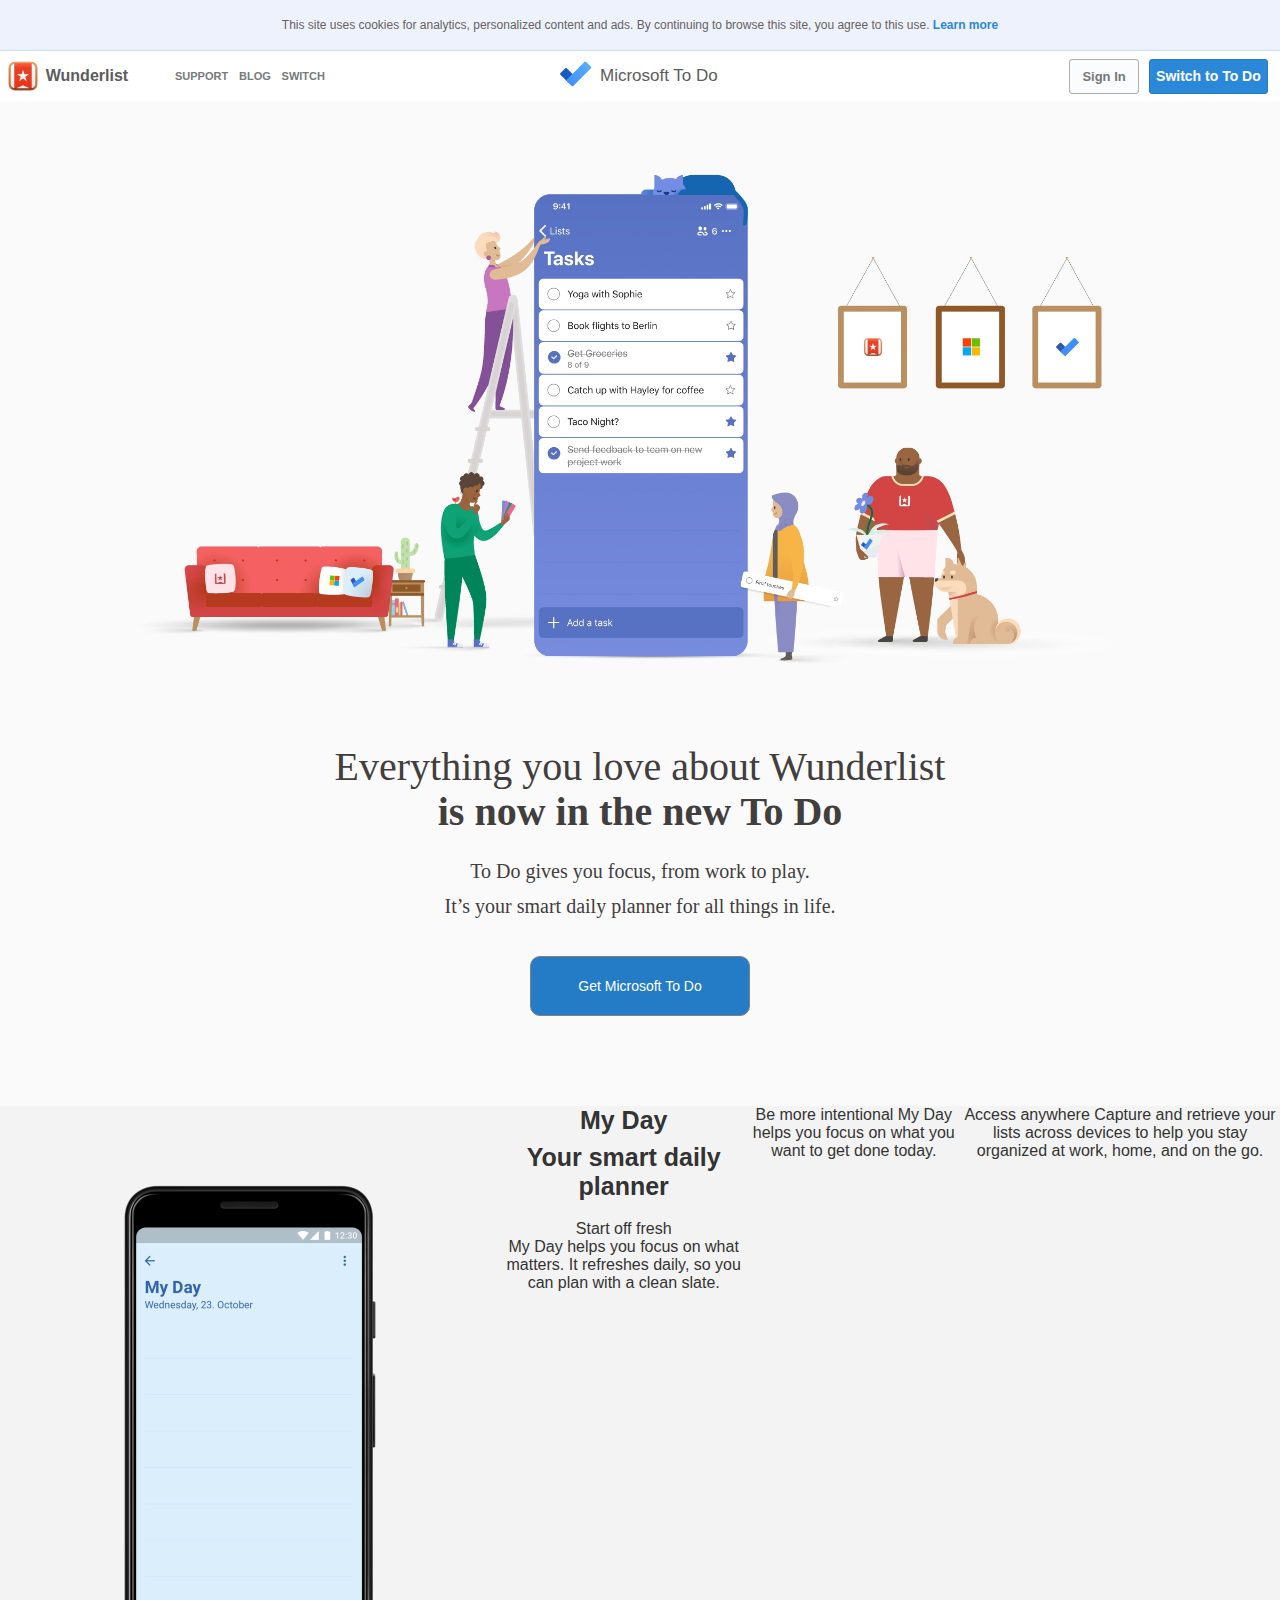
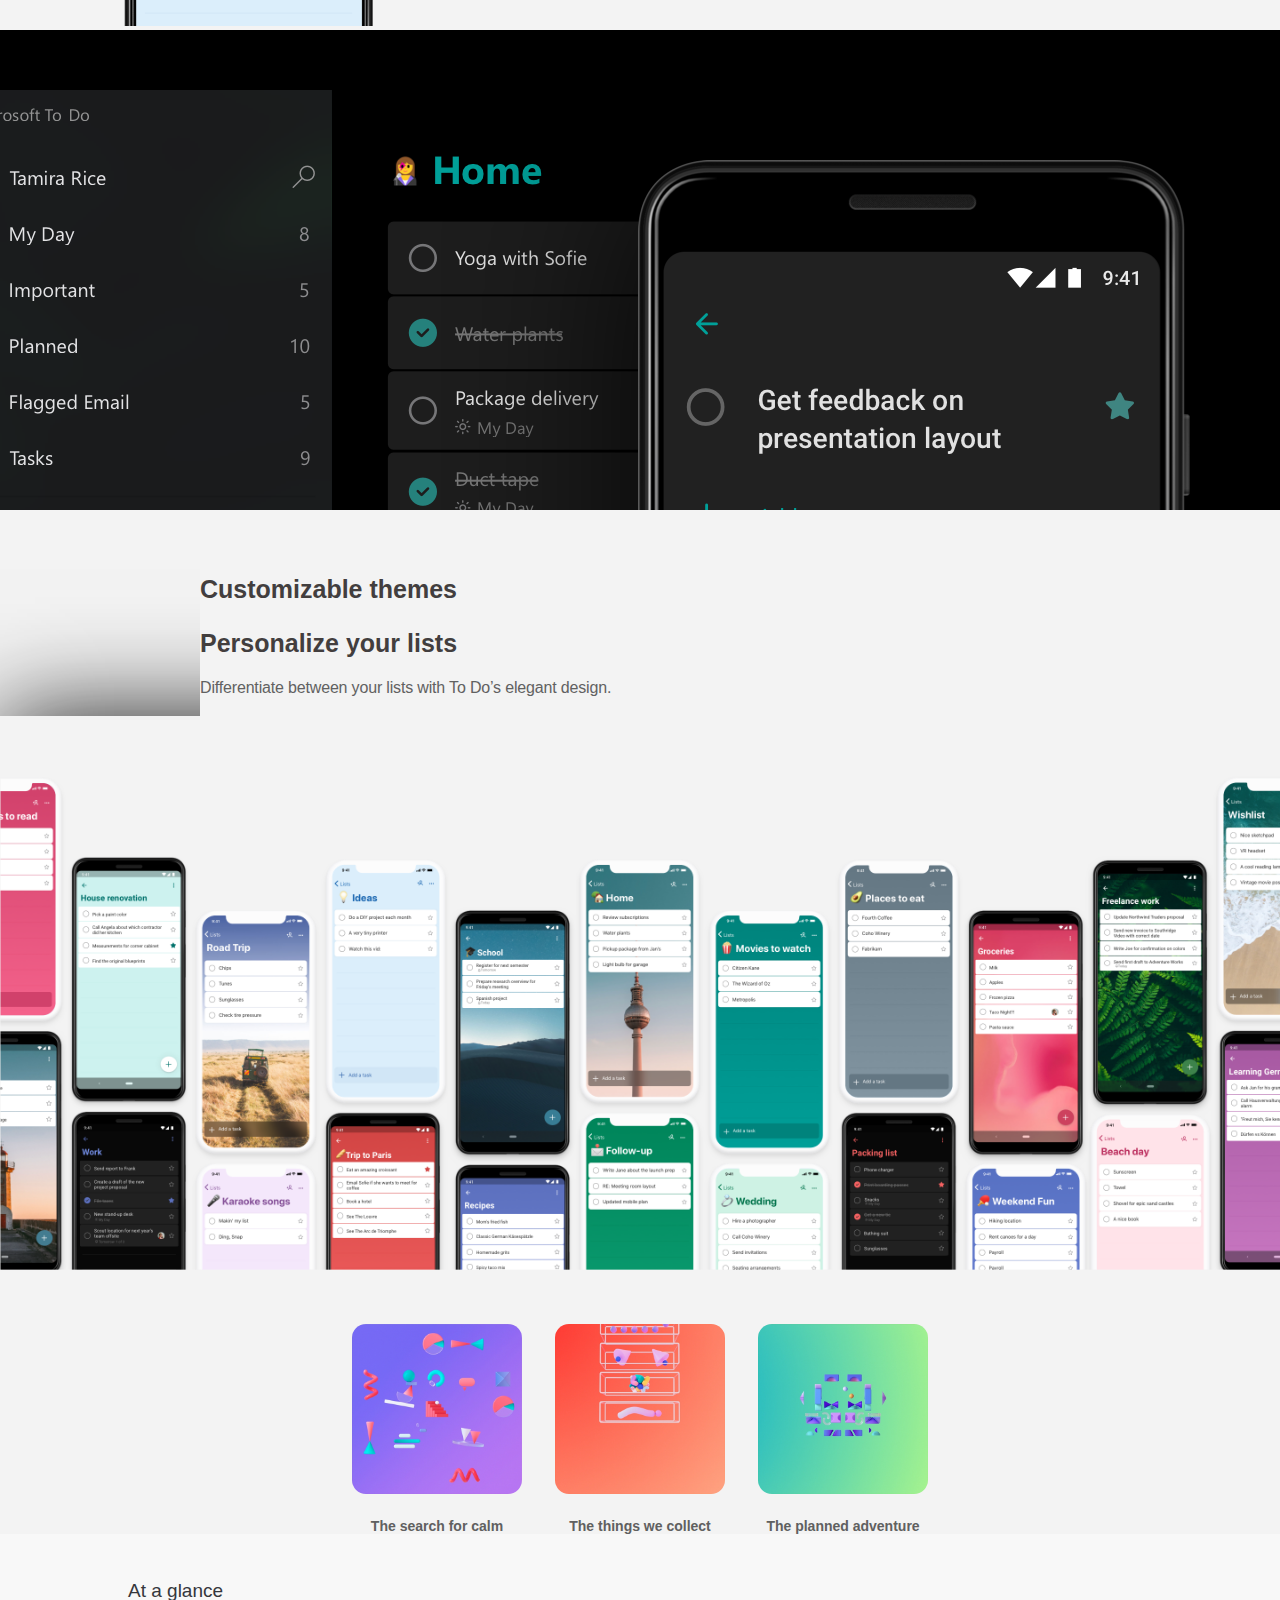
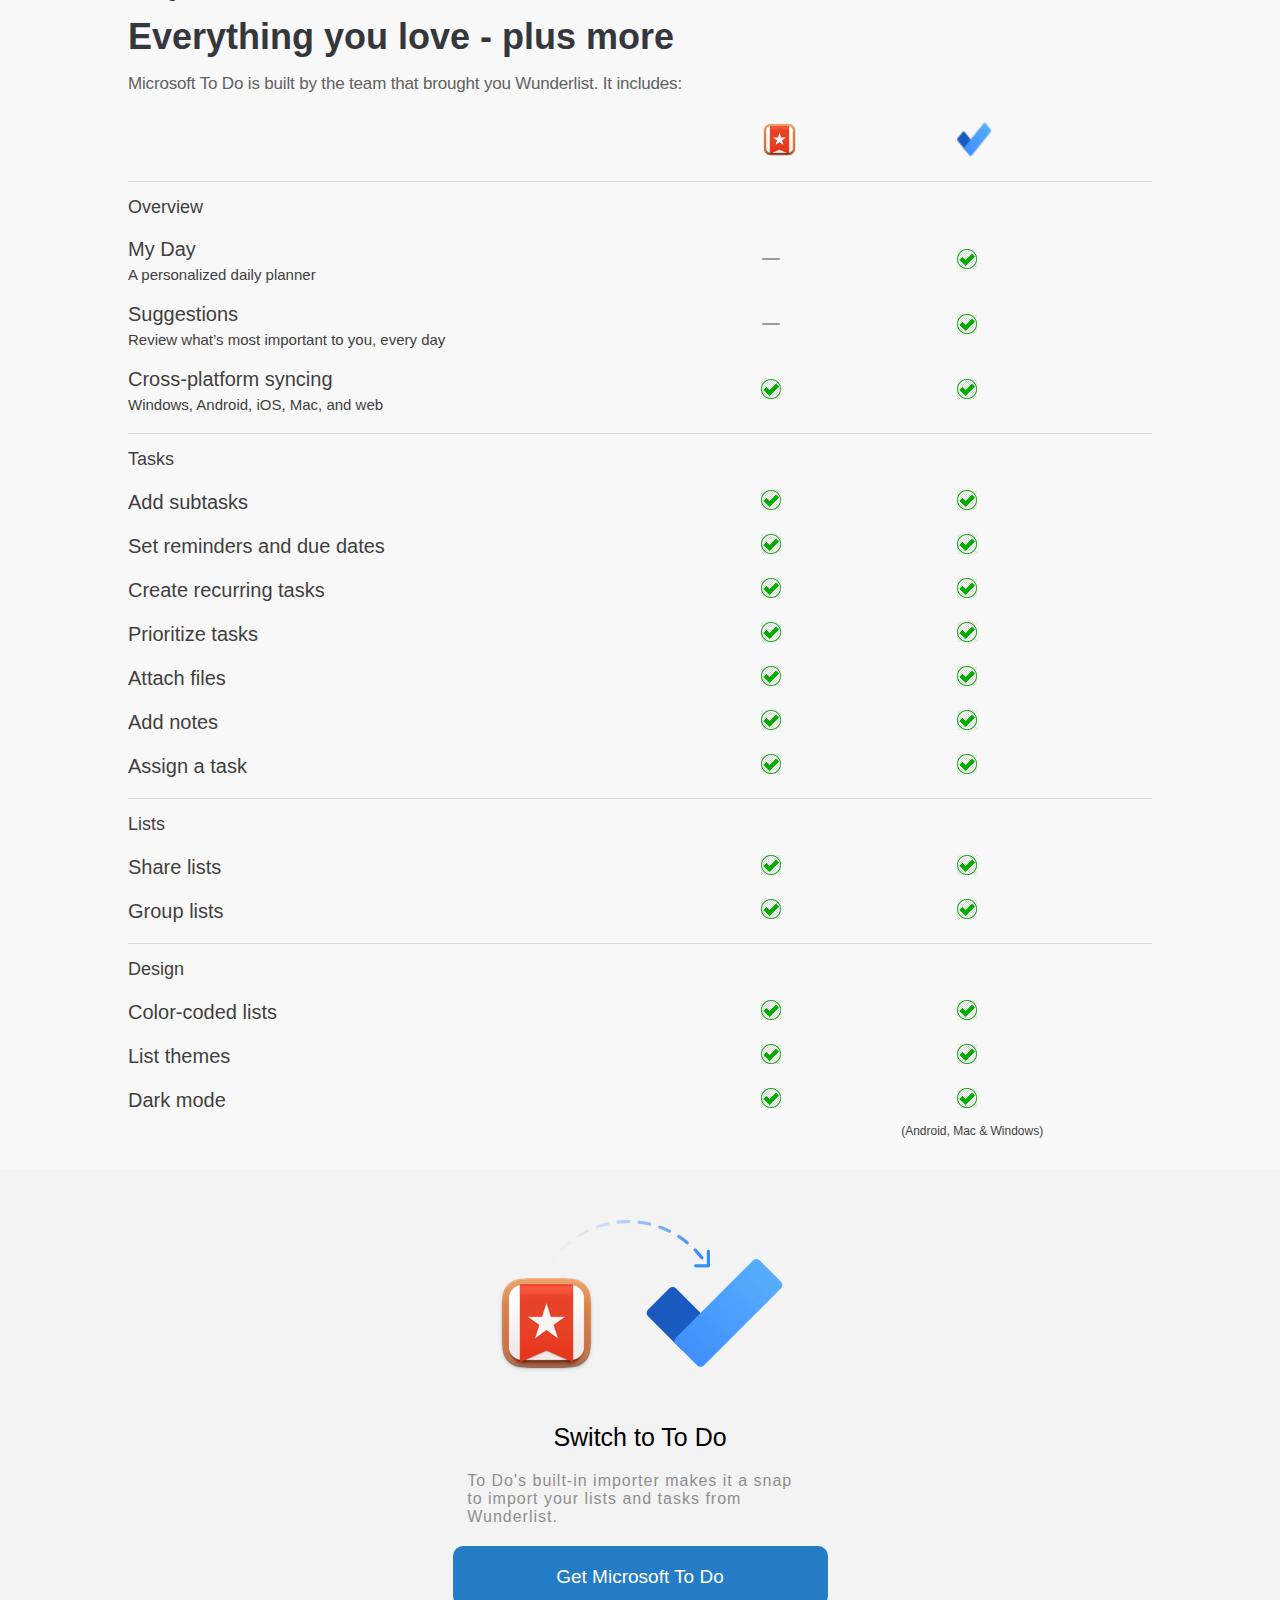
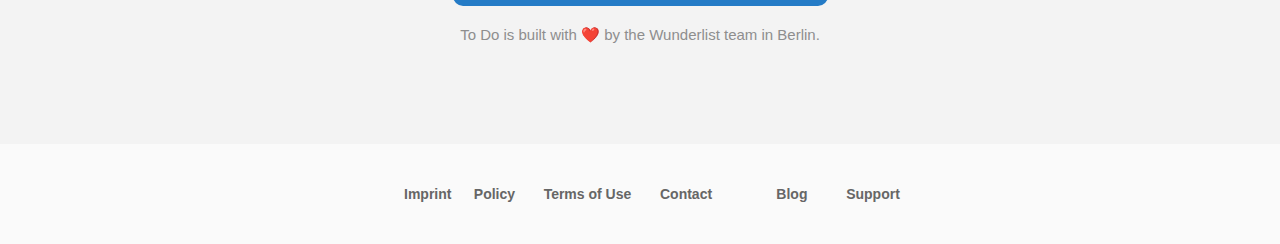
==== index.html @ a39b8985 "commited" ====
<!DOCTYPE html>
<html>

<head>
    <title>Wunderlist | To-do list, Reminders, Errands - App of the Year!: Wunderlist</title>
    <link rel="icon" href="./picso/Wunderlist_Logo.jpg" type="image/x-icon">
    <link href="style.css" rel="styleSheet">
</head>

<body>
    <div class="announcement">
        <div class="cookies-content">This site uses cookies for analytics, personalized content and ads. By continuing
            to browse this site,
            you agree to this use.
            <a href="http://wunderlist.com/privacy-policy">Learn more</a>
        </div>
    </div>
    <main class="websitemenubar">
        <div class="menu-bar">
            <img class="logo" src="./picso/Wunderlist_Logo.jpg">
            <a class="logo-link" href="file:///home/sriya/Wunderlist/index.html">Wunderlist</a>
        </div>
        <div class="list-wunderlist">
            <ul class="wunderlist-menu-link">
                <li class="menu-link" href="#">SUPPORT</li>
                <li class="menu-link" href="#">BLOG</li>
                <li class="menu-link" href="#">SWITCH</li>
            </ul>
        </div>
        <div class="mid-wunderlist">
            <a class="wunderlist-todo-logo" href="file:///home/sriya/Wunderlist/index.html">
        </div>
        <div class="todo-icon"><img src="./picso/index.png"></div>
        <div class="todo-wordmark">Microsoft To Do</div>
        </a>
        </div>
        <div class="end-wunderlist">
            <button class="signin" onclick="location.href = 'https://wunderlist-58324.firebaseapp.com/signin.html'">Sign In</button>
            <button class="switchtodo">Switch to To Do</button>
        </div>


    </main>
    <section class="headerSection">
        <img class="home-website-image" src="./picso/wunderlisthomewebsite.jpg">
        <p class="header-title">Everything you love about Wunderlist</p>
        <p id="type2" class="header-title">is now in the new To Do</p>
        <p class="header-subtitle">To Do gives you focus, from work to play.</p>
        <p class="header-subtitle" id="type3">It’s your smart daily planner for all things in life.</p>
        <button class="getmicrosofttodo">Get Microsoft To Do</button>
    </section>
    <section class="my-day-section">
        <div class="mydaysection">
            <div class="myday-image">
                <img src="./picso/homewebsite_myday.gif">
            </div>
            <div class="section-content-box">
                <div class="heading">My Day</div>
                <div class="title">Your smart daily planner</div>
                <div class="text"><span class="section-text">Start off fresh</span></div>
                <span class="text-box-desc">My Day helps you focus on what matters. It refreshes daily, so you can plan
                    with a clean slate.</span>
            </div>
            <div class="sec-text-box"><span class="section-textbox-title">Be more intentional</span>
                <span class="sec-text-desc">My Day helps you focus on what you want to get done today.</span>
            </div>
            <div class="sec-text-box">
                <span class="text-box-title">Access anywhere</span>
                <span class="text-desc">Capture and retrieve your lists across devices to help you stay organized at
                    work, home, and on the go.</span>
            </div>
        </div>
    </section>
    <section class="darkmodesection">
        <div class="dark-mode-content">
            <div class="text-content">
                <p class="heading">Dark mode</p>
                <p class="title">Turn down the lights</p>
                <p class="description">Now available on iOS, Android, Windows, and Mac.</p>
            </div>
            <div class="image-content">
                <img src="./picso/homewebsite_darkmode@2x.png">

            </div>
        </div>

    </section>
    <section class="theme-section">
        <div class="themesection">
            <div class="text-content">
                <p class="heading">Customizable themes</p>
                <p class="title">Personalize your lists</p>
                <p class="description">Differentiate between your lists with To Do’s elegant design.</p>
            </div>
            <div class="image-content">
                <img class="img" src="./picso/homewebsite_theme@2x.png">
            </div>
            <div class="video-content">
                <div class="video-image">
                    <a
                        src="https://www.youtube.com/watch?v=QnG1ENzQAG8&list=PLXPr7gfUMmKxRiq5RWgMqop-d8p8rh-2x&index=2">
                        <img class="videoimg" id="img1" src="./picso/homewebsite_video2.jpg">
                        <div class="video-title">The search for calm</div>
                    </a>
                    <a>
                        <img class="videoimg" id="img2" src="./picso/homewebsite_video3.jpg">
                        <div class="video-title">The things we collect</div>
                    </a>
                    <a>
                        <img class="videoimg" id="img3" src="./picso/homewebsite_video1.jpg">
                        <div class="video-title">The planned adventure</div>
                    </a>
                </div>

            </div>
        </div>
    </section>
    <section class="comparisionsection">
        <div class="comparision-section">
            <div class="comparision-intro">
                <h2 class="heading">At a glance</h2>
                <h3 class="title">Everything you love - plus more</h3>
                <p class="description">Microsoft To Do is built by the team that brought you Wunderlist. It includes:
                </p>
            </div>

            <div class="comparision-table">
                <div class="cell">
                    <div class="left-cell">

                    </div>
                    <div class="mid-cell">
                        <img class="logo-wunderlist" src="./picso/Wunderlist_Logo.jpg">
                    </div>
                    <div class="right-cell">
                        <img class="logo-todo" src="./picso/todo.png">
                    </div>
                </div>
            </div>

            <div class="separator"></div>
            <div class="cell-labels">
                <div class="label-heading">Overview</div>
            </div>
            <div class="row" id="r1">
                <div class="cell-label">
                    <div class="title">My Day</div>
                    <div class="subtitle">A personalized daily planner</div>
                </div>
                <div class="cell-icon" id="dashicon">
                    <img class="dash" src="./picso/dash.png">
                </div>
                <div class="cell-icon" id="tickicon">
                    <img class="tick" src="./picso/check-mark-computer-icons-clip-art-green-tick-thumbnail.jpg">
                </div>
            </div>
            <div class="row" id="r2">
                <div class="cell-label">
                    <div class="title">Suggestions</div>
                    <div class="subtitle">Review what’s most important to you, every day</div>
                </div>
                <div class="cell-icon" id="dashicon">
                    <img class="dash" src="./picso/dash.png">
                </div>
                <div class="cell-icon" id="tickicon">
                    <img class="tick" src="./picso/check-mark-computer-icons-clip-art-green-tick-thumbnail.jpg">
                </div>
            </div>
            <div class="row" id="r3">
                <div class="cell-label">
                    <div class="title">Cross-platform syncing</div>
                    <div class="subtitle">Windows, Android, iOS, Mac, and web</div>
                </div>
                <div class="cell-icon" id="tickicon">
                    <img class="dash" src="./picso/check-mark-computer-icons-clip-art-green-tick-thumbnail.jpg">
                </div>
                <div class="cell-icon" id="tickicon">
                    <img class="tick" src="./picso/check-mark-computer-icons-clip-art-green-tick-thumbnail.jpg">
                </div>
            </div>

            <div class="separator"></div>
            <div class="cell-labels">
                <div class="label-heading">Tasks</div>
            </div>
            <div class="row" id="r1">
                <div class="cell-label">
                    <div class="title">Add subtasks</div>
                </div>
                <div class="cell-icon" id="tickicon">
                    <img class="dash" src="./picso/check-mark-computer-icons-clip-art-green-tick-thumbnail.jpg">
                </div>
                <div class="cell-icon" id="tickicon">
                    <img class="tick" src="./picso/check-mark-computer-icons-clip-art-green-tick-thumbnail.jpg">
                </div>
            </div>
            <div class="row" id="r2">
                <div class="cell-label">
                    <div class="title">Set reminders and due dates</div>
                </div>
                <div class="cell-icon" id="tickicon">
                    <img class="dash" src="./picso/check-mark-computer-icons-clip-art-green-tick-thumbnail.jpg">
                </div>
                <div class="cell-icon" id="tickicon">
                    <img class="tick" src="./picso/check-mark-computer-icons-clip-art-green-tick-thumbnail.jpg">
                </div>
            </div>
            <div class="row" id="r3">
                <div class="cell-label">
                    <div class="title">Create recurring tasks</div>

                </div>
                <div class="cell-icon" id="tickicon">
                    <img class="dash" src="./picso/check-mark-computer-icons-clip-art-green-tick-thumbnail.jpg">
                </div>
                <div class="cell-icon" id="tickicon">
                    <img class="tick" src="./picso/check-mark-computer-icons-clip-art-green-tick-thumbnail.jpg">
                </div>
            </div>
            <div class="row" id="r3">
                <div class="cell-label">
                    <div class="title">Prioritize tasks</div>

                </div>
                <div class="cell-icon" id="tickicon">
                    <img class="dash" src="./picso/check-mark-computer-icons-clip-art-green-tick-thumbnail.jpg">
                </div>
                <div class="cell-icon" id="tickicon">
                    <img class="tick" src="./picso/check-mark-computer-icons-clip-art-green-tick-thumbnail.jpg">
                </div>
            </div>
            <div class="row" id="r3">
                <div class="cell-label">
                    <div class="title">Attach files</div>

                </div>
                <div class="cell-icon" id="tickicon">
                    <img class="dash" src="./picso/check-mark-computer-icons-clip-art-green-tick-thumbnail.jpg">
                </div>
                <div class="cell-icon" id="tickicon">
                    <img class="tick" src="./picso/check-mark-computer-icons-clip-art-green-tick-thumbnail.jpg">
                </div>
            </div>
            <div class="row" id="r3">
                <div class="cell-label">
                    <div class="title">Add notes</div>

                </div>
                <div class="cell-icon" id="tickicon">
                    <img class="dash" src="./picso/check-mark-computer-icons-clip-art-green-tick-thumbnail.jpg">
                </div>
                <div class="cell-icon" id="tickicon">
                    <img class="tick" src="./picso/check-mark-computer-icons-clip-art-green-tick-thumbnail.jpg">
                </div>
            </div>
            <div class="row" id="r3">
                <div class="cell-label">
                    <div class="title">Assign a task</div>

                </div>
                <div class="cell-icon" id="tickicon">
                    <img class="dash" src="./picso/check-mark-computer-icons-clip-art-green-tick-thumbnail.jpg">
                </div>
                <div class="cell-icon" id="tickicon">
                    <img class="tick" src="./picso/check-mark-computer-icons-clip-art-green-tick-thumbnail.jpg">
                </div>
            </div>
            <div class="separator"></div>
            <div class="cell-labels">
                <div class="label-heading">Lists</div>
            </div>
            <div class="row" id="r1">
                <div class="cell-label">
                    <div class="title">Share lists</div>
                </div>
                <div class="cell-icon" id="tickicon">
                    <img class="dash" src="./picso/check-mark-computer-icons-clip-art-green-tick-thumbnail.jpg">
                </div>
                <div class="cell-icon" id="tickicon">
                    <img class="tick" src="./picso/check-mark-computer-icons-clip-art-green-tick-thumbnail.jpg">
                </div>
            </div>
            <div class="row" id="r2">
                <div class="cell-label">
                    <div class="title">Group lists</div>
                </div>
                <div class="cell-icon" id="tickicon">
                    <img class="dash" src="./picso/check-mark-computer-icons-clip-art-green-tick-thumbnail.jpg">
                </div>
                <div class="cell-icon" id="tickicon">
                    <img class="tick" src="./picso/check-mark-computer-icons-clip-art-green-tick-thumbnail.jpg">
                </div>
            </div>
            <div class="separator"></div>
            <div class="cell-labels">
                <div class="label-heading">Design</div>
            </div>
            <div class="row" id="r1">
                <div class="cell-label">
                    <div class="title">Color-coded lists</div>
                </div>
                <div class="cell-icon" id="tickicon">
                    <img class="dash" src="./picso/check-mark-computer-icons-clip-art-green-tick-thumbnail.jpg">
                </div>
                <div class="cell-icon" id="tickicon">
                    <img class="tick" src="./picso/check-mark-computer-icons-clip-art-green-tick-thumbnail.jpg">
                </div>
            </div>
            <div class="row" id="r2">
                <div class="cell-label">
                    <div class="title">List themes</div>
                </div>
                <div class="cell-icon" id="tickicon">
                    <img class="dash" src="./picso/check-mark-computer-icons-clip-art-green-tick-thumbnail.jpg">
                </div>
                <div class="cell-icon" id="tickicon">
                    <img class="tick" src="./picso/check-mark-computer-icons-clip-art-green-tick-thumbnail.jpg">
                </div>
            </div>
            <div class="row" id="r2">
                <div class="cell-label">
                    <div class="title">Dark mode</div>
                </div>
                <div class="cell-icon" id="tickicon">
                    <img class="dash" src="./picso/check-mark-computer-icons-clip-art-green-tick-thumbnail.jpg">
                </div>
                <div class="cell-icon" id="tickicon">
                    <img class="tick" src="./picso/check-mark-computer-icons-clip-art-green-tick-thumbnail.jpg">
                </div>

            </div>

            <div class="row">
                <div class="cell-label">
                    <div class="title"></div>
                </div>
                <div class="cell-icon" id="tickicon">
                    <img class="dash" src="">
                </div>
                <div class="cell-icon" id="texticon">
                    <p>(Android, Mac & Windows)</p>
                </div>

            </div>
        </div>
    </section>
    <section class="switchTosection">
        <div class="transition">
            <img class="switchtodoimg" src="./picso/transition.png">
            <div class="transition-title">Switch to To Do</div>
            <div class="transition-subtitle">To Do's built-in importer makes it a snap to import your lists and tasks
                from Wunderlist.</div>
            <a type = "button"class="button" href="#">Get Microsoft To Do</a>
            <div class="transition-teammessage">To Do is built with ❤️ by the Wunderlist team in Berlin.</div>
        </div>

    </section>
    <div class = "footer-center">
        <ul class = "footerlist">
            <li id = "fl1" class = "fla"><a class= "footerlink" href = "#">Imprint</a></li>
            <li id = "fl2" class = "fla"><a class= "footerlink" href = "#">Policy</a></li>
            <li id = "fl3" class = "fla"><a class= "footerlink" href = "#">Terms of Use</a></li>
            <li id = "fl4" class = "fla"><a class= "footerlink" href = "#">Contact</a></li>
            <li id = "fl5" class = "fla"><a class= "footerlink" href = "#">Blog</a></li>
            <li id = "fl6" class = "fla"><a class= "footerlink" href = "#">Support</a></li>
        </ul>
    </div>

    </body>

</html>
---- style.css ----
/* body {
    background: #fff;
    font-family: 'Segoe', 'Arial', 'sans-serif';
    min-width: initial;
    background-color: #f3f3f3;
    overflow-x: hidden;
    font-weight: 400;
}
a {
    font-weight: bold;
    color: #2b88d9;

}
.websitemenubar a {
    font-weight: bold;
    text-decoration: none;
    color: rgb(92, 92, 92);
    font-size: 18px;
    padding-top: 13px;
    padding-left: 0px;
    position: absolute;

}
.announcement {
    background: #edf2fc;
    min-height: 30px;
    border-bottom: 1px solid rgba(36, 123, 198, 0.15);
    font-size: 12px;
    display: flex;
    justify-content: center;
    align-items: center;
    
    font-family: "Lato", "Helvetica Neue", "Helvetica", sans-serif;
    color:rgb(102, 98, 98);
}
.wunderlist-todo-logo{
    left: 500px;
    font-size: 18px !important;
    position: relative !important;
}
.signin{
    display:flex;

}

.todo-icon ,.todo-wordmark{
    display:inline-block;
}
.todo-wordmark{
    height:100%;
    vertical-align: middle;
}


.cookies {
    height: 80px;
}

.menu-bar {
    z-index: 9999;
    position: relative;
    height: 50px;
    overflow: hidden;
    background: #fff;
    box-shadow: 0 1px 0 #ededed;
    -moz-user-select: none;
   

}


.logo {
    display: inline-block;
    height: 30px;
    width: 30px;

    left: 0;
    top: 0;
    margin: 0;
    padding-right: 10px;
    padding-top: 10px;

padding-left: 10px;

}




.wunderlist-menu-link{
    position: absolute;
line-height: 12px;
padding: 0;
margin: 0;
margin: 0;
left: 113px;
list-style: none;
overflow: hidden;
top:18px;
display: flex;
justify-content: center;
align-items: center;
font-size:11px;
color:rgb(132, 132, 132);   

}
.menu-link{
    padding-left:15px;
    padding-bottom: 10px;
} */
body {
    background: #fff;
    font-family: 'Segoe', 'Arial', 'sans-serif';
    min-width: initial;
    background-color: #f3f3f3;
    overflow-x: hidden;
    font-weight: 400;
    color: #423e3e;
    margin: 0px;
}

a {
    font-weight: bold;
    color: #2b88d9;
    text-decoration: none;
}

.announcement {
    background: #edf2fc;
    min-height: 30px;
    border-bottom: 1px solid rgba(36, 123, 198, 0.15);
    font-size: 12px;
    -moz-box-flex: 1;
    display: flex;
    align-items: center;
    justify-content: center;
    padding: 10px;
    font-family: "Lato", "Helvetica Neue", "Helvetica", sans-serif;
    color: rgb(102, 98, 98);
}

.websitemenubar {
    display: flex;
    background: #fff;
    height: 50px;
    align-items: center;
}

.menu-bar {
    z-index: 9999;
    position: relative;
    display: flex;
    overflow: hidden;
    align-items: center;
    -moz-user-select: none;
    width: 135px;
    justify-content: space-evenly;
}

.wunderlist-todo-logo {
    font-weight: 499;
    display: flex;
    color: rgb(92, 92, 92);
}

.logo {
    display: inline-block;
    height: 32px;
}

.logo-link {
    text-decoration: none;
    color: rgb(92, 92, 92);
}

.list-wunderlist {
    display: inline-block;
    width: 200px;
}

.todo-wordmark {
    display: flex;
    justify-content: center;
    align-items: center;
    font-size: 17px;
    font-weight: 502;
}

.wunderlist-menu-link {
    position: relative;
    line-height: 12px;
    list-style: none;
    overflow: hidden;
    font-size: 11px;
    justify-content: space-between;
    display: flex;
    width: 150px;
    font-family: "Lato", "Helvetica Neue", "Helvetica", Sans-Serif;
    font-weight: 599;
    font-size: 11px;
    color: rgb(119, 123, 123);
}

.mid-wunderlist {
    width: 225px;
    display: flex;
    justify-content: center;
    align-items: center;
}

.end-wunderlist {
    width: 550px;
    display: flex;
    justify-content: flex-end;
    height: 35px;
    vertical-align: top;
    font-family: "Lato", "Helvetica Neue", "Helvetica", Sans-Serif;
}

.signin {
    font-size: 13px;
    background: #fbfcfd;
    color: #777;
    border: 1px solid #adadad;
    margin-right: 10px;
    border-radius: 3px;
    font-weight: 599;
    width: 70px;
}

.switchtodo {
    background-color: #2b88d9;
    color: #fff;
    text-decoration: none;
    font-size: 14px;
    font-weight: bold;

    border: 1px solid #247bc6;
    border-radius: 3px;
}

.headerSection {
    background-color: #fafafa;
    font-family: "Lato";
    padding: 40px 130px;
}

.home-website-image {
    /* width: 1296px;
    background-color: rgb(243, 243, 243);
    display: flex;
    justify-content: center; */
    margin: 0px;
    padding: 0px;
    box-sizing: border-box;
    max-width: 80vw;
}

.header-title {
    padding: 0px;
    margin: 0px;
    font-size: 40px;
    font-weight: 300;
    line-height: 5.7rem;
    text-align: center;
    box-sizing: border-box;
    font-family: "Lato";

    color: rgb(66, 62, 62);
}

#type2 {
    font-weight: bold;
    margin-bottom: 1.5rem;
    line-height: 0;
}

.header-subtitle {
    font-weight: 400;
    color: #423e3e;
    font-size: 20px;
    line-height: 70px;
    text-align: center;
    margin: 0px;
}

#type3 {
    line-height: 0px;
}

.getmicrosofttodo {
    background-color: #247bc6;
    min-height: 60px;
    color: #fff !important;
    font-size: 14px;
    text-align: center;
    cursor: pointer;
    display: flex;
    justify-content: center;
    align-items: center;
    flex-direction: row;
    margin: 50px auto;
    border-radius: 10px;
    border: 1px solid gray;
    width: 220px;

}

.my-day-section {
    justify-content: center;
    color: #333;
    background-color: #f3f3f3;
    text-align: center;
    display: flex;
    width: 100vw;
}

.mydaysection {
    display: flex;
    max-width: 1600px;
}

.darkmodesection {
    color: #fff;
    padding: 0;
    background-image: url("//d2hkcehpyog59.cloudfront.net/7550da0002f29880c7127f8b8c5afbea46351d51/homewebsite_darkmode_bg.png");
    background-color: #000;
    background-repeat: no-repeat;
    height: 480px;
    max-width: 100vw;
    overflow-x: hidden;
    display: flex;
    justify-content: center;
}

.dark-mode-content {
    max-width: 1600px;
    color: #fff;
    text-align: center;
    font-family: 'Segoe', 'Arial', 'sans-serif';
    display: flex;
}

.themesection .text-content {
    margin-top: 40px;
    margin-left: 200px;
    min-width: 250px;
    -moz-box-flex: 1;
    flex: 1 1 auto;
    padding-right: 40px;
    overflow: hidden;
    position: relative;
    display: block;
    text-align: left;
    background-color: rgb(243, 243, 243);
}

.heading {
    font-size: 2rem;
    font-weight: 600;
    margin-bottom: 8px;
}

.title {
    margin-bottom: 1.2rem;
}

.description {
    font-size: 18px;
    line-height: 1.39;
    letter-spacing: -.17px;
    color: #c0c0c0;
}

.image-content {
    width: 100%;
    padding-top: 60px;
    -webkit-box-shadow: 0 2px 100px rgba(0, 0, 0, 0.9);
    box-shadow: 0 2px 100px rgba(0, 0, 0, 0.9);
}

.img {
    width: 100%;
}

.theme-section {
    display: flex;
    justify-content: center;
    background-color: rgb(243, 243, 243);
    margin-bottom: 20 px;
    width: 100%;
}

.themesection {
    max-width: 1600px;
    text-align: center;
}

.heading {
    font-size: 25px;
    font-weight: 600;
    margin-bottom: 8px;
}

.title {
    font-size: 25px;
    font-weight: bold;

}

.description {
    font-size: 16px;
    color: #616161;
}

.video-content {
    display: flex;
    justify-content: center;
    background-color: rgb(243, 243, 243);
    padding-top: 50px;
    width: 100%;

}

.video-image {
    width: 45%;
    display: flex;
    justify-content: space-between;
}

#img1 {
    border-radius: 14px;
    width: 170px;
    box-sizing: border-box;
}

#img2 {
    border-radius: 14px;
    width: 170px;
    box-sizing: border-box;
}

#img3 {
    border-radius: 14px;
    width: 170px;
    box-sizing: border-box;
}

.video-title {
    color: rgb(96, 96, 96);
    padding-top: 20px;
    font-weight: bold;
    text-align: center;
    font-size: 14px;
}

.comparisionsection {
    display: flex;
    width: 100%;
    background-color: rgb(248, 248, 248);
    padding-top: 30px;
    flex-direction: column;
    padding-bottom: 20px;
}

.comparision-section {
    width: 80%;
    padding-left: 10%;
}

.comparision-section .heading {
    font-size: 19px;
    font-weight: 501;
    margin-bottom: 14px;
}

.comparision-section .title {
    font-size: 36px;
    font-weight: bold;
    margin: 0px;


}

.comparision-section .description {
    font-size: 17px;
    margin-top: 14px;
}

.comparision-intro {
    color: #35373d;
}

.comparision-table {
    display: flex;
    width: 100%;
    justify-content: center;
    padding-top: 10px;
}

.cell {
    display: flex;
    flex-direction: row;
    width: 100%;
    justify-content: flex-end;

}

.left-cell {
    width: 65%;
}

.mid-cell {
    width: 20%;
}

.logo-wunderlist {
    width: 35px;
    height: 35px;
}

.logo-todo {
    width: 35px;
    height: 35px;
}

.right-cell {
    width: 20%;
}

.separator {
    height: 1px;
    background-color: #d8d8d8;
    margin-left: 0px;
    width: 100%;
    margin-top: 20px;
    margin-bottom: 15px;
}

.cell-lebels {
    display: flex;
    flex-direction: row;
}

.row {
    display: flex;
    width: 100%;
    align-items: center;
}

.cell-label {
    width: 120%;
}

.cell-label .title {
    font-size: 20px;
    font-weight: 400;
}

.cell-label .subtitle {
    font-size: 15px;
    margin-top: 5px;
}

.label-heading {
    font-size: 18px;
    font-weight: 509;
    margin-bottom: 10px;

}

.todo-icon {

    width: 40px;
}

.cell-icon {
    width: 37%;
}

.cell-icon #dashicon {
    width: 10%;
}

.cell-icon #tickicon {
    width: 10%;
}

.dash {
    width: 20px;
}

.tick {
    height: 20px;
}

#r1 {
    margin-top: 20px;
}

#r2 {
    margin-top: 20px
}

#r3 {
    margin-top: 20px
}

#texticon {
    font-size: 12px;
    text-align: center;
    width: 85%;
}
.switchTosection{
    margin-bottom: 100px;
}
.transition {
    display: flex;
    flex-direction: column;
    width: 100%;
    justify-content: center;
    align-items: center;
    padding-top: 50px;
}
.switchtodoimg{
    margin-bottom: 50px;
}
.transition-title{
    font-size: 25px;
    font-weight: 200;
    color: black;
    margin-bottom: 20px;
}
.transition-subtitle{
    width: 27%;
    letter-spacing: 1px;
    margin-bottom: 20px;
    color: #8e8e8e;
    font-size: 16px;
    font-weight: 500;
}
.button {
    font: 510 19px Arial;
    text-decoration: none;
    background-color: rgb(36, 123, 198);
    color: white;
    height: 40px;
    width: 375px;
    border-radius: 10px;
    text-align: center;
    padding-top: 20px;
    margin-bottom: 20px;
  }
 .transition-teammessage{

    font-size: 15px;
    color: #8e8e8e;
    font-weight: 500;

}
.footer-center {
    display:flex;
    justify-content: center;
    align-items: center;
    width:100%;
    background-color: #fafafa;
    height:100px;
       
}
.footerlist{
    display:flex;
    justify-content: space-between; 
    width:40%;
}
.fla{
    list-style: none;
}
#fl1{
    width:15%;
}
#fl2{
    width:15%;
}
#fl3{
    width:25%;
}
#fl4{
    width:25%;
}
#fl5{
    width:15%;
}
#fl6{
    width:15%;
}

.footerlink{
    color:#666;
  font-size:14px;
  font-weight: bold;
}
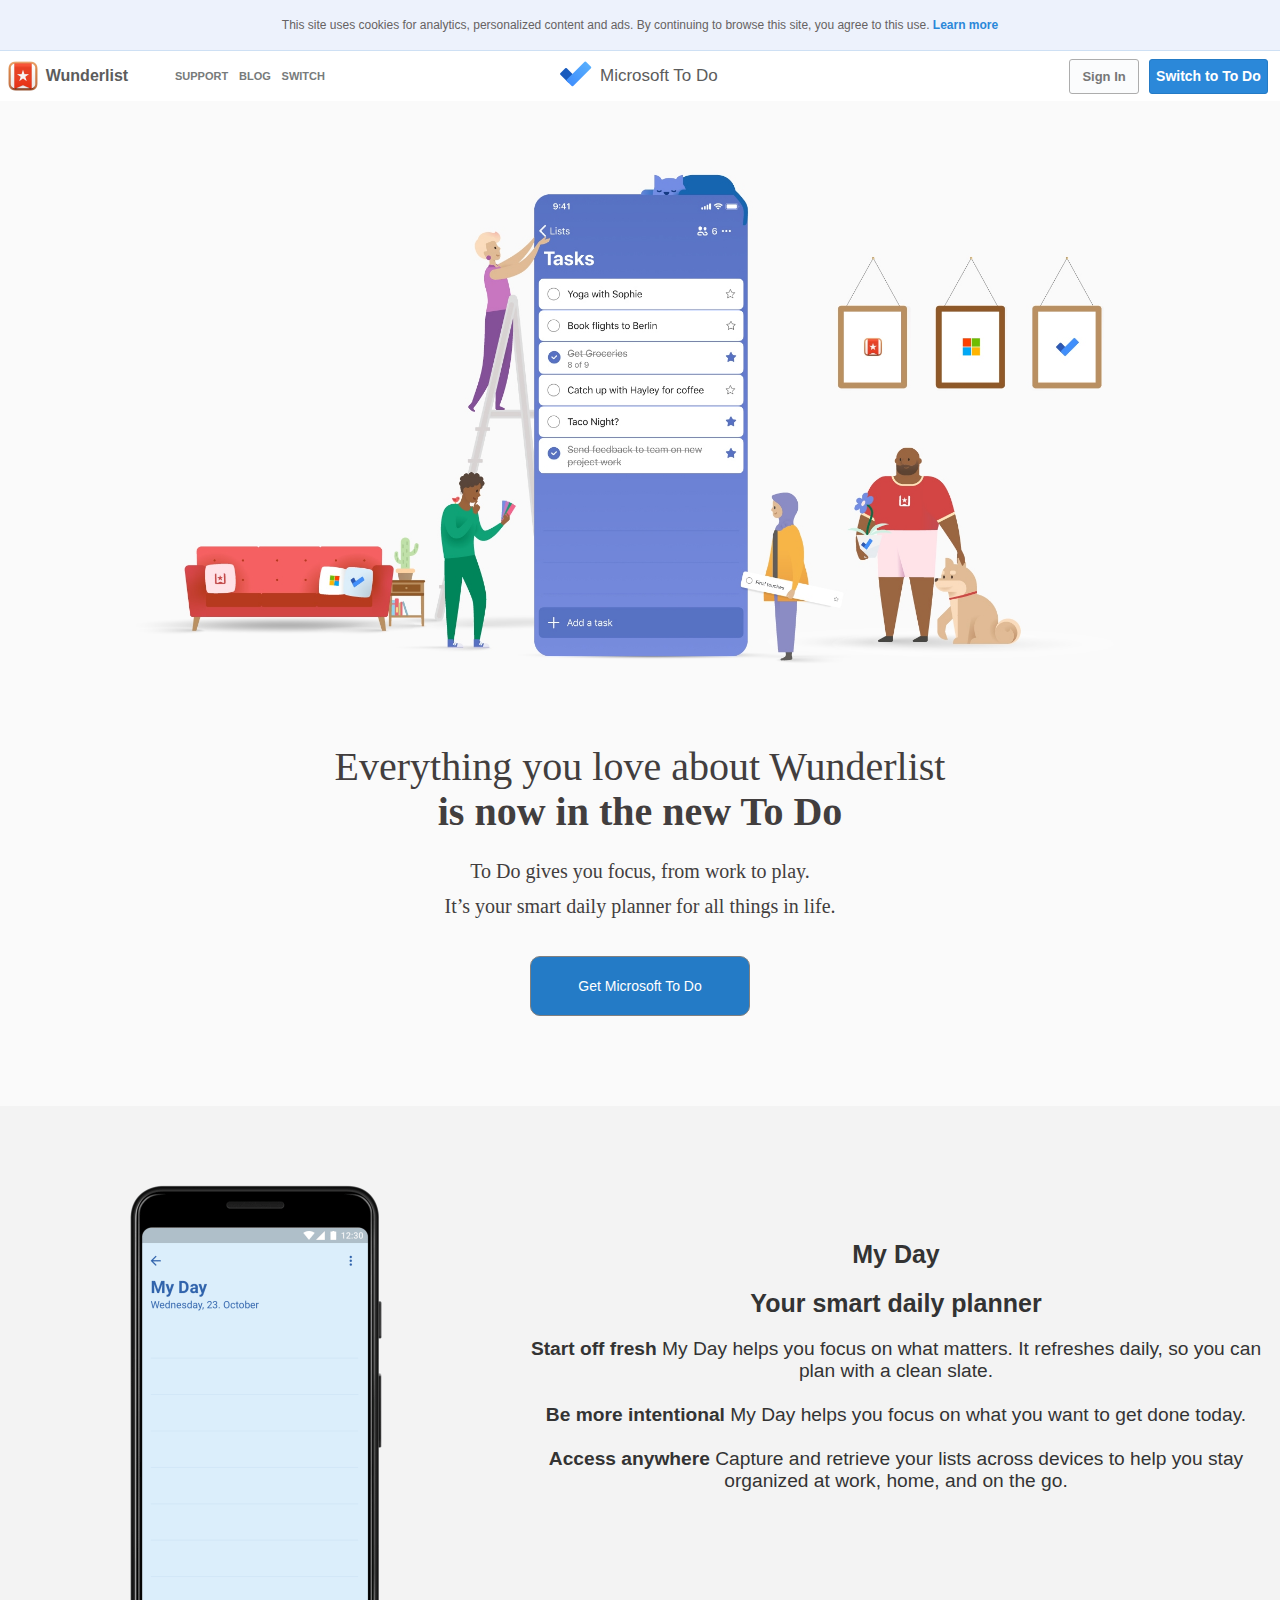
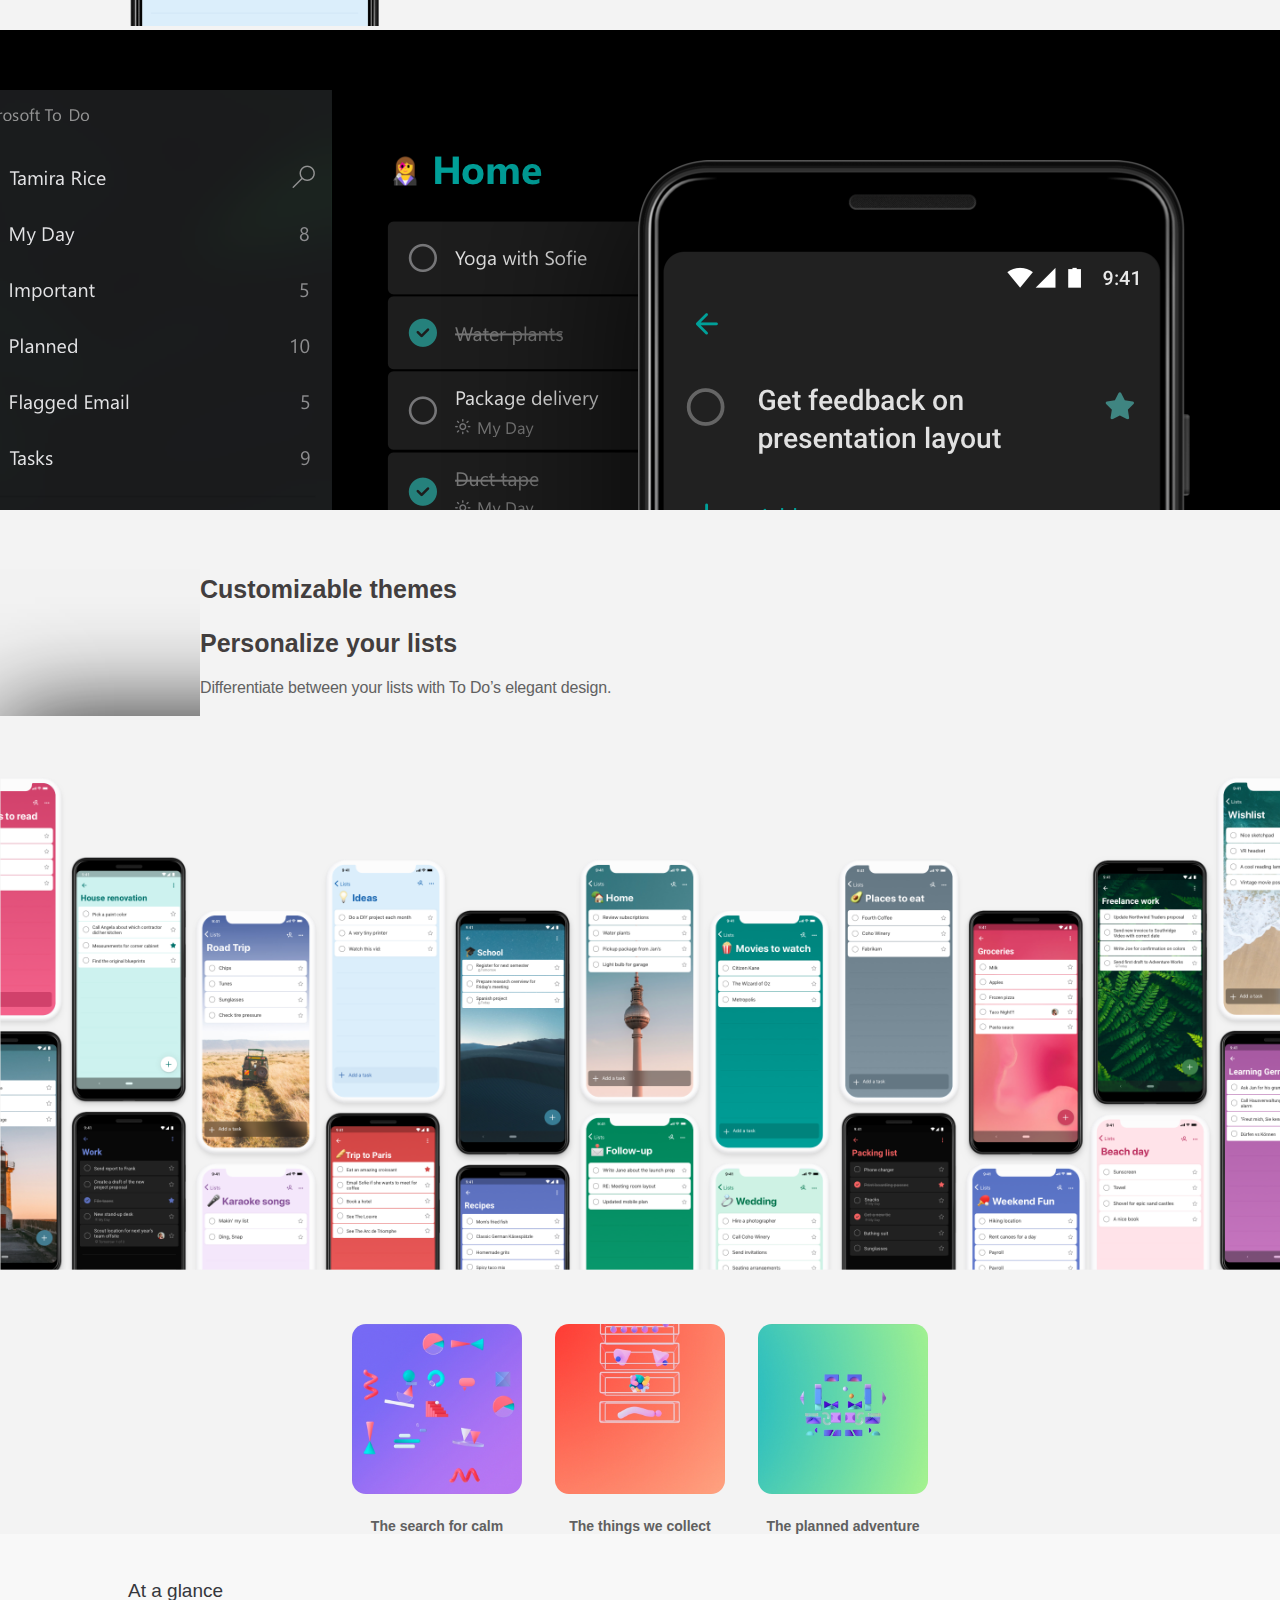
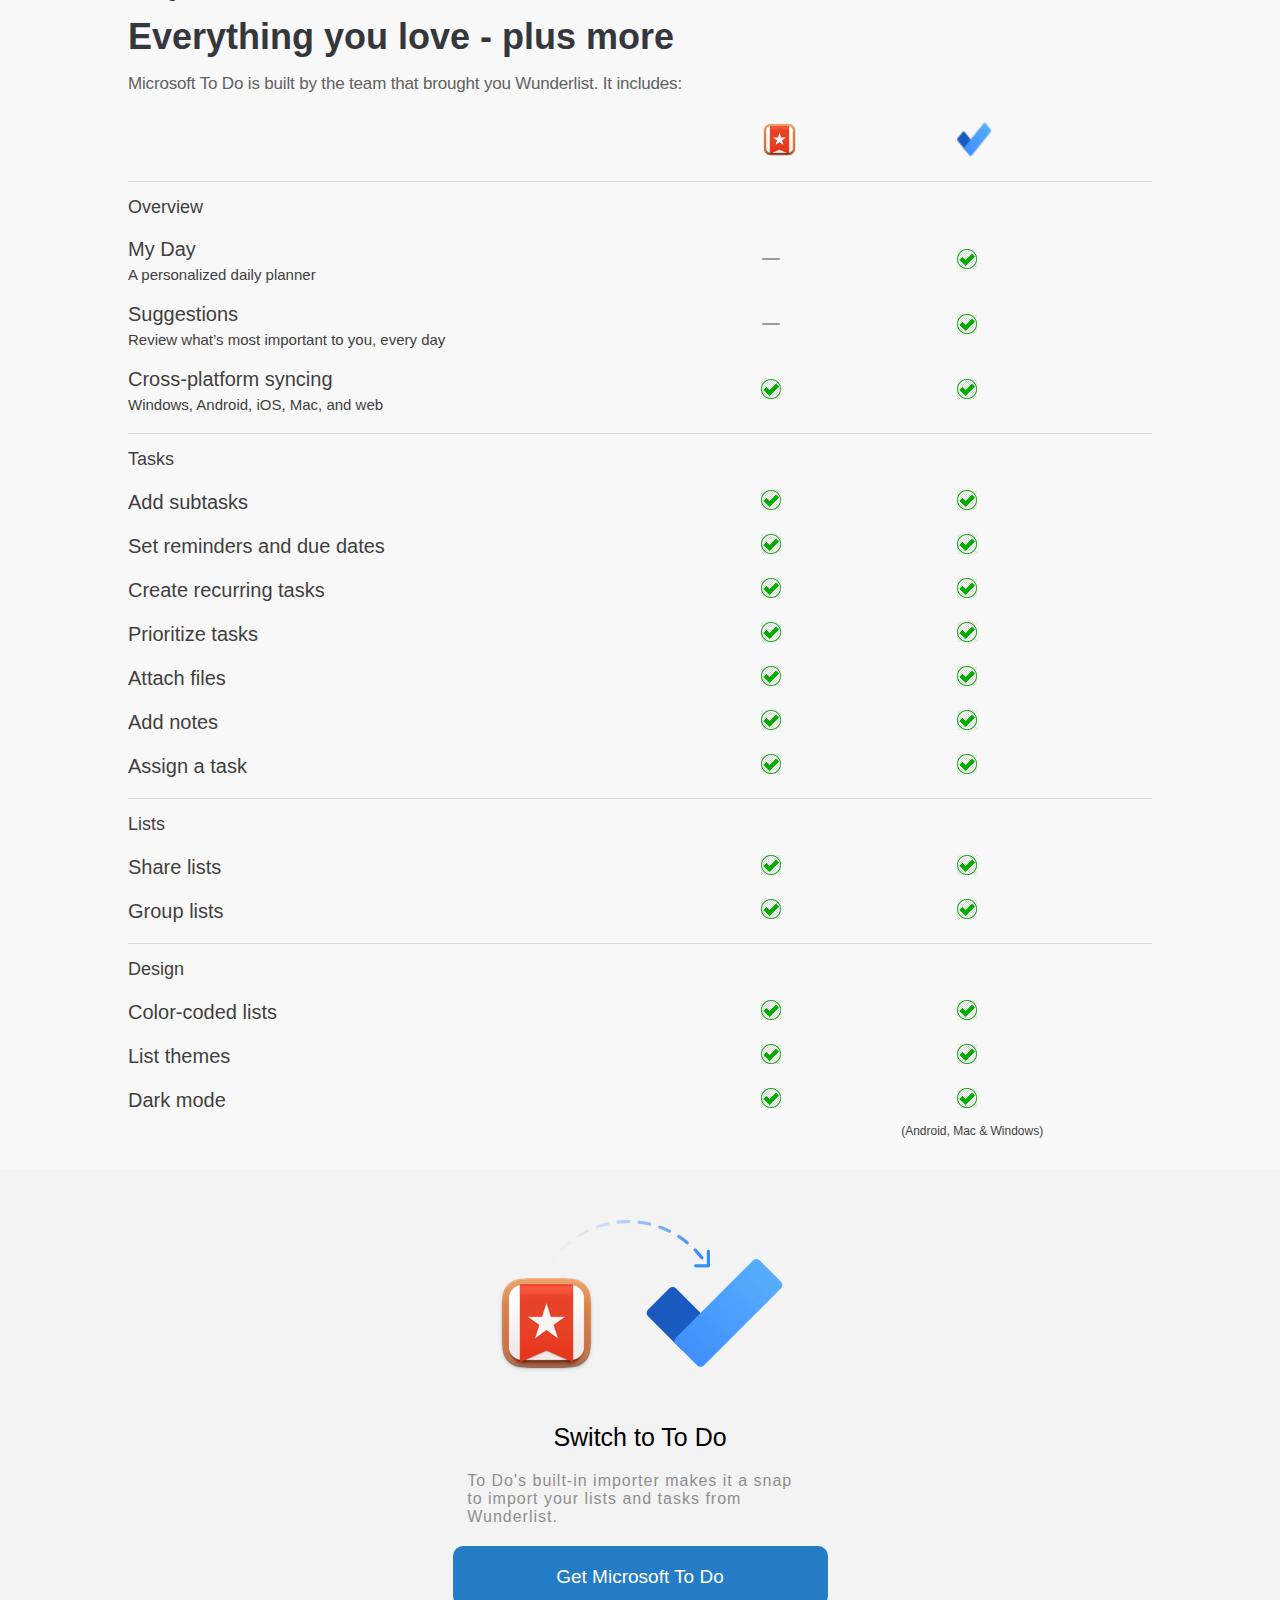
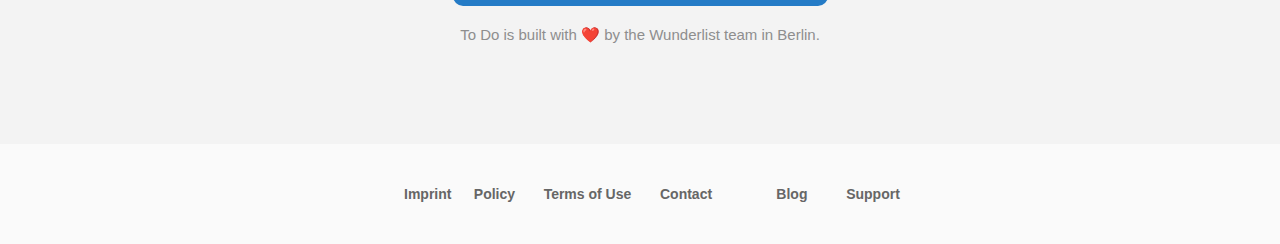
==== commit 9f7f56e7: "commited" ====
--- a/index.html
+++ b/index.html
@@ -54,21 +54,28 @@
             <div class="myday-image">
                 <img src="./picso/homewebsite_myday.gif">
             </div>
-            <div class="section-content-box">
-                <div class="heading">My Day</div>
-                <div class="title">Your smart daily planner</div>
-                <div class="text"><span class="section-text">Start off fresh</span></div>
+            <div class="text-content-my-day">
+                <div class="section-content-box">
+                <h1 class="heading">My Day</h1>
+                <h2 class="title">Your smart daily planner</h2>
+               
+          
+            </div>
+             <div class="text">
+                 <span class="section-textbox-title">Start off fresh</span>
                 <span class="text-box-desc">My Day helps you focus on what matters. It refreshes daily, so you can plan
-                    with a clean slate.</span>
-            </div>
-            <div class="sec-text-box"><span class="section-textbox-title">Be more intentional</span>
-                <span class="sec-text-desc">My Day helps you focus on what you want to get done today.</span>
-            </div>
-            <div class="sec-text-box">
-                <span class="text-box-title">Access anywhere</span>
-                <span class="text-desc">Capture and retrieve your lists across devices to help you stay organized at
-                    work, home, and on the go.</span>
-            </div>
+                            with a clean slate.</span><br /><br />
+                <div class="sec-text-box"><span class="section-textbox-title">Be more intentional</span>
+                        <span class="sec-text-desc">My Day helps you focus on what you want to get done today.</span><br /><br />
+                        <div class="sec-text-box">
+                        <span class="section-textbox-title">Access anywhere</span>
+                        <span class="text-desc">Capture and retrieve your lists across devices to help you stay organized at
+                            work, home, and on the go.</span><br /><br />
+                </div>
+                </div>
+            </div>
+            </div>
+              
         </div>
     </section>
     <section class="darkmodesection">
--- a/style.css
+++ b/style.css
@@ -109,593 +109,601 @@
     padding-bottom: 10px;
 } */
 body {
-    background: #fff;
-    font-family: 'Segoe', 'Arial', 'sans-serif';
-    min-width: initial;
-    background-color: #f3f3f3;
-    overflow-x: hidden;
-    font-weight: 400;
-    color: #423e3e;
-    margin: 0px;
+  background: #fff;
+  font-family: 'Segoe', 'Arial', 'sans-serif';
+  min-width: initial;
+  background-color: #f3f3f3;
+  overflow-x: hidden;
+  font-weight: 400;
+  color: #423e3e;
+  margin: 0px;
 }
 
 a {
-    font-weight: bold;
-    color: #2b88d9;
-    text-decoration: none;
+  font-weight: bold;
+  color: #2b88d9;
+  text-decoration: none;
 }
 
 .announcement {
-    background: #edf2fc;
-    min-height: 30px;
-    border-bottom: 1px solid rgba(36, 123, 198, 0.15);
-    font-size: 12px;
-    -moz-box-flex: 1;
-    display: flex;
-    align-items: center;
-    justify-content: center;
-    padding: 10px;
-    font-family: "Lato", "Helvetica Neue", "Helvetica", sans-serif;
-    color: rgb(102, 98, 98);
+  background: #edf2fc;
+  min-height: 30px;
+  border-bottom: 1px solid rgba(36, 123, 198, 0.15);
+  font-size: 12px;
+  -moz-box-flex: 1;
+  display: flex;
+  align-items: center;
+  justify-content: center;
+  padding: 10px;
+  font-family: 'Lato', 'Helvetica Neue', 'Helvetica', sans-serif;
+  color: rgb(102, 98, 98);
 }
 
 .websitemenubar {
-    display: flex;
-    background: #fff;
-    height: 50px;
-    align-items: center;
+  display: flex;
+  background: #fff;
+  height: 50px;
+  align-items: center;
 }
 
 .menu-bar {
-    z-index: 9999;
-    position: relative;
-    display: flex;
-    overflow: hidden;
-    align-items: center;
-    -moz-user-select: none;
-    width: 135px;
-    justify-content: space-evenly;
+  z-index: 9999;
+  position: relative;
+  display: flex;
+  overflow: hidden;
+  align-items: center;
+  -moz-user-select: none;
+  width: 135px;
+  justify-content: space-evenly;
 }
 
 .wunderlist-todo-logo {
-    font-weight: 499;
-    display: flex;
-    color: rgb(92, 92, 92);
+  font-weight: 499;
+  display: flex;
+  color: rgb(92, 92, 92);
 }
 
 .logo {
-    display: inline-block;
-    height: 32px;
+  display: inline-block;
+  height: 32px;
 }
 
 .logo-link {
-    text-decoration: none;
-    color: rgb(92, 92, 92);
+  text-decoration: none;
+  color: rgb(92, 92, 92);
 }
 
 .list-wunderlist {
-    display: inline-block;
-    width: 200px;
+  display: inline-block;
+  width: 200px;
 }
 
 .todo-wordmark {
-    display: flex;
-    justify-content: center;
-    align-items: center;
-    font-size: 17px;
-    font-weight: 502;
+  display: flex;
+  justify-content: center;
+  align-items: center;
+  font-size: 17px;
+  font-weight: 502;
 }
 
 .wunderlist-menu-link {
-    position: relative;
-    line-height: 12px;
-    list-style: none;
-    overflow: hidden;
-    font-size: 11px;
-    justify-content: space-between;
-    display: flex;
-    width: 150px;
-    font-family: "Lato", "Helvetica Neue", "Helvetica", Sans-Serif;
-    font-weight: 599;
-    font-size: 11px;
-    color: rgb(119, 123, 123);
+  position: relative;
+  line-height: 12px;
+  list-style: none;
+  overflow: hidden;
+  font-size: 11px;
+  justify-content: space-between;
+  display: flex;
+  width: 150px;
+  font-family: 'Lato', 'Helvetica Neue', 'Helvetica', Sans-Serif;
+  font-weight: 599;
+  font-size: 11px;
+  color: rgb(119, 123, 123);
 }
 
 .mid-wunderlist {
-    width: 225px;
-    display: flex;
-    justify-content: center;
-    align-items: center;
+  width: 225px;
+  display: flex;
+  justify-content: center;
+  align-items: center;
 }
 
 .end-wunderlist {
-    width: 550px;
-    display: flex;
-    justify-content: flex-end;
-    height: 35px;
-    vertical-align: top;
-    font-family: "Lato", "Helvetica Neue", "Helvetica", Sans-Serif;
+  width: 550px;
+  display: flex;
+  justify-content: flex-end;
+  height: 35px;
+  vertical-align: top;
+  font-family: 'Lato', 'Helvetica Neue', 'Helvetica', Sans-Serif;
 }
 
 .signin {
-    font-size: 13px;
-    background: #fbfcfd;
-    color: #777;
-    border: 1px solid #adadad;
-    margin-right: 10px;
-    border-radius: 3px;
-    font-weight: 599;
-    width: 70px;
+  font-size: 13px;
+  background: #fbfcfd;
+  color: #777;
+  border: 1px solid #adadad;
+  margin-right: 10px;
+  border-radius: 3px;
+  font-weight: 599;
+  width: 70px;
 }
 
 .switchtodo {
-    background-color: #2b88d9;
-    color: #fff;
-    text-decoration: none;
-    font-size: 14px;
-    font-weight: bold;
-
-    border: 1px solid #247bc6;
-    border-radius: 3px;
+  background-color: #2b88d9;
+  color: #fff;
+  text-decoration: none;
+  font-size: 14px;
+  font-weight: bold;
+
+  border: 1px solid #247bc6;
+  border-radius: 3px;
 }
 
 .headerSection {
-    background-color: #fafafa;
-    font-family: "Lato";
-    padding: 40px 130px;
+  background-color: #fafafa;
+  font-family: 'Lato';
+  padding: 40px 130px;
 }
 
 .home-website-image {
-    /* width: 1296px;
+  /* width: 1296px;
     background-color: rgb(243, 243, 243);
     display: flex;
     justify-content: center; */
-    margin: 0px;
-    padding: 0px;
-    box-sizing: border-box;
-    max-width: 80vw;
+  margin: 0px;
+  padding: 0px;
+  box-sizing: border-box;
+  max-width: 80vw;
 }
 
 .header-title {
-    padding: 0px;
-    margin: 0px;
-    font-size: 40px;
-    font-weight: 300;
-    line-height: 5.7rem;
-    text-align: center;
-    box-sizing: border-box;
-    font-family: "Lato";
-
-    color: rgb(66, 62, 62);
+  padding: 0px;
+  margin: 0px;
+  font-size: 40px;
+  font-weight: 300;
+  line-height: 5.7rem;
+  text-align: center;
+  box-sizing: border-box;
+  font-family: 'Lato';
+
+  color: rgb(66, 62, 62);
 }
 
 #type2 {
-    font-weight: bold;
-    margin-bottom: 1.5rem;
-    line-height: 0;
+  font-weight: bold;
+  margin-bottom: 1.5rem;
+  line-height: 0;
 }
 
 .header-subtitle {
-    font-weight: 400;
-    color: #423e3e;
-    font-size: 20px;
-    line-height: 70px;
-    text-align: center;
-    margin: 0px;
+  font-weight: 400;
+  color: #423e3e;
+  font-size: 20px;
+  line-height: 70px;
+  text-align: center;
+  margin: 0px;
 }
 
 #type3 {
-    line-height: 0px;
+  line-height: 0px;
 }
 
 .getmicrosofttodo {
-    background-color: #247bc6;
-    min-height: 60px;
-    color: #fff !important;
-    font-size: 14px;
-    text-align: center;
-    cursor: pointer;
-    display: flex;
-    justify-content: center;
-    align-items: center;
-    flex-direction: row;
-    margin: 50px auto;
-    border-radius: 10px;
-    border: 1px solid gray;
-    width: 220px;
-
+  background-color: #247bc6;
+  min-height: 60px;
+  color: #fff !important;
+  font-size: 14px;
+  text-align: center;
+  cursor: pointer;
+  display: flex;
+  justify-content: center;
+  align-items: center;
+  flex-direction: row;
+  margin: 50px auto;
+  border-radius: 10px;
+  border: 1px solid gray;
+  width: 220px;
 }
 
 .my-day-section {
-    justify-content: center;
-    color: #333;
-    background-color: #f3f3f3;
-    text-align: center;
-    display: flex;
-    width: 100vw;
-}
-
+  justify-content: center;
+  color: #333;
+  background-color: #f3f3f3;
+  text-align: center;
+  display: flex;
+  width: 100vw;
+}
+.text-content-my-day {
+  width: 60%;
+  font-size: 1.6rem;
+  text-align: center;
+  display: flex;
+  justify-content: flex-start;
+  align-items: center;
+  flex-direction: column;
+}
+.text {
+  font-size: 1.2rem;
+}
 .mydaysection {
-    display: flex;
-    max-width: 1600px;
-}
-
+  display: flex;
+  justify-content: left;
+  align-items: center;
+  max-width: 1600px;
+}
+.myday-image {
+  width: 40%;
+}
+
+.section-textbox-title {
+  font-weight: bold;
+}
 .darkmodesection {
-    color: #fff;
-    padding: 0;
-    background-image: url("//d2hkcehpyog59.cloudfront.net/7550da0002f29880c7127f8b8c5afbea46351d51/homewebsite_darkmode_bg.png");
-    background-color: #000;
-    background-repeat: no-repeat;
-    height: 480px;
-    max-width: 100vw;
-    overflow-x: hidden;
-    display: flex;
-    justify-content: center;
+  color: #fff;
+  padding: 0;
+  background-image: url('//d2hkcehpyog59.cloudfront.net/7550da0002f29880c7127f8b8c5afbea46351d51/homewebsite_darkmode_bg.png');
+  background-color: #000;
+  background-repeat: no-repeat;
+  height: 480px;
+  max-width: 100vw;
+  overflow-x: hidden;
+  display: flex;
+  justify-content: center;
 }
 
 .dark-mode-content {
-    max-width: 1600px;
-    color: #fff;
-    text-align: center;
-    font-family: 'Segoe', 'Arial', 'sans-serif';
-    display: flex;
+  max-width: 1600px;
+  color: #fff;
+  text-align: center;
+  font-family: 'Segoe', 'Arial', 'sans-serif';
+  display: flex;
 }
 
 .themesection .text-content {
-    margin-top: 40px;
-    margin-left: 200px;
-    min-width: 250px;
-    -moz-box-flex: 1;
-    flex: 1 1 auto;
-    padding-right: 40px;
-    overflow: hidden;
-    position: relative;
-    display: block;
-    text-align: left;
-    background-color: rgb(243, 243, 243);
+  margin-top: 40px;
+  margin-left: 200px;
+  min-width: 250px;
+  -moz-box-flex: 1;
+  flex: 1 1 auto;
+  padding-right: 40px;
+  overflow: hidden;
+  position: relative;
+  display: block;
+  text-align: left;
+  background-color: rgb(243, 243, 243);
 }
 
 .heading {
-    font-size: 2rem;
-    font-weight: 600;
-    margin-bottom: 8px;
+  font-size: 2rem;
+  font-weight: 600;
+  margin-bottom: 8px;
 }
 
 .title {
-    margin-bottom: 1.2rem;
+  margin-bottom: 1.2rem;
 }
 
 .description {
-    font-size: 18px;
-    line-height: 1.39;
-    letter-spacing: -.17px;
-    color: #c0c0c0;
+  font-size: 18px;
+  line-height: 1.39;
+  letter-spacing: -0.17px;
+  color: #c0c0c0;
 }
 
 .image-content {
-    width: 100%;
-    padding-top: 60px;
-    -webkit-box-shadow: 0 2px 100px rgba(0, 0, 0, 0.9);
-    box-shadow: 0 2px 100px rgba(0, 0, 0, 0.9);
+  width: 100%;
+  padding-top: 60px;
+  -webkit-box-shadow: 0 2px 100px rgba(0, 0, 0, 0.9);
+  box-shadow: 0 2px 100px rgba(0, 0, 0, 0.9);
 }
 
 .img {
-    width: 100%;
+  width: 100%;
 }
 
 .theme-section {
-    display: flex;
-    justify-content: center;
-    background-color: rgb(243, 243, 243);
-    margin-bottom: 20 px;
-    width: 100%;
+  display: flex;
+  justify-content: center;
+  background-color: rgb(243, 243, 243);
+  margin-bottom: 20 px;
+  width: 100%;
 }
 
 .themesection {
-    max-width: 1600px;
-    text-align: center;
+  max-width: 1600px;
+  text-align: center;
 }
 
 .heading {
-    font-size: 25px;
-    font-weight: 600;
-    margin-bottom: 8px;
+  font-size: 25px;
+  font-weight: 600;
+  margin-bottom: 8px;
 }
 
 .title {
-    font-size: 25px;
-    font-weight: bold;
-
+  font-size: 25px;
+  font-weight: bold;
 }
 
 .description {
-    font-size: 16px;
-    color: #616161;
+  font-size: 16px;
+  color: #616161;
 }
 
 .video-content {
-    display: flex;
-    justify-content: center;
-    background-color: rgb(243, 243, 243);
-    padding-top: 50px;
-    width: 100%;
-
+  display: flex;
+  justify-content: center;
+  background-color: rgb(243, 243, 243);
+  padding-top: 50px;
+  width: 100%;
 }
 
 .video-image {
-    width: 45%;
-    display: flex;
-    justify-content: space-between;
+  width: 45%;
+  display: flex;
+  justify-content: space-between;
 }
 
 #img1 {
-    border-radius: 14px;
-    width: 170px;
-    box-sizing: border-box;
+  border-radius: 14px;
+  width: 170px;
+  box-sizing: border-box;
 }
 
 #img2 {
-    border-radius: 14px;
-    width: 170px;
-    box-sizing: border-box;
+  border-radius: 14px;
+  width: 170px;
+  box-sizing: border-box;
 }
 
 #img3 {
-    border-radius: 14px;
-    width: 170px;
-    box-sizing: border-box;
+  border-radius: 14px;
+  width: 170px;
+  box-sizing: border-box;
 }
 
 .video-title {
-    color: rgb(96, 96, 96);
-    padding-top: 20px;
-    font-weight: bold;
-    text-align: center;
-    font-size: 14px;
+  color: rgb(96, 96, 96);
+  padding-top: 20px;
+  font-weight: bold;
+  text-align: center;
+  font-size: 14px;
 }
 
 .comparisionsection {
-    display: flex;
-    width: 100%;
-    background-color: rgb(248, 248, 248);
-    padding-top: 30px;
-    flex-direction: column;
-    padding-bottom: 20px;
+  display: flex;
+  width: 100%;
+  background-color: rgb(248, 248, 248);
+  padding-top: 30px;
+  flex-direction: column;
+  padding-bottom: 20px;
 }
 
 .comparision-section {
-    width: 80%;
-    padding-left: 10%;
+  width: 80%;
+  padding-left: 10%;
 }
 
 .comparision-section .heading {
-    font-size: 19px;
-    font-weight: 501;
-    margin-bottom: 14px;
+  font-size: 19px;
+  font-weight: 501;
+  margin-bottom: 14px;
 }
 
 .comparision-section .title {
-    font-size: 36px;
-    font-weight: bold;
-    margin: 0px;
-
-
+  font-size: 36px;
+  font-weight: bold;
+  margin: 0px;
 }
 
 .comparision-section .description {
-    font-size: 17px;
-    margin-top: 14px;
+  font-size: 17px;
+  margin-top: 14px;
 }
 
 .comparision-intro {
-    color: #35373d;
+  color: #35373d;
 }
 
 .comparision-table {
-    display: flex;
-    width: 100%;
-    justify-content: center;
-    padding-top: 10px;
+  display: flex;
+  width: 100%;
+  justify-content: center;
+  padding-top: 10px;
 }
 
 .cell {
-    display: flex;
-    flex-direction: row;
-    width: 100%;
-    justify-content: flex-end;
-
+  display: flex;
+  flex-direction: row;
+  width: 100%;
+  justify-content: flex-end;
 }
 
 .left-cell {
-    width: 65%;
+  width: 65%;
 }
 
 .mid-cell {
-    width: 20%;
+  width: 20%;
 }
 
 .logo-wunderlist {
-    width: 35px;
-    height: 35px;
+  width: 35px;
+  height: 35px;
 }
 
 .logo-todo {
-    width: 35px;
-    height: 35px;
+  width: 35px;
+  height: 35px;
 }
 
 .right-cell {
-    width: 20%;
+  width: 20%;
 }
 
 .separator {
-    height: 1px;
-    background-color: #d8d8d8;
-    margin-left: 0px;
-    width: 100%;
-    margin-top: 20px;
-    margin-bottom: 15px;
+  height: 1px;
+  background-color: #d8d8d8;
+  margin-left: 0px;
+  width: 100%;
+  margin-top: 20px;
+  margin-bottom: 15px;
 }
 
 .cell-lebels {
-    display: flex;
-    flex-direction: row;
+  display: flex;
+  flex-direction: row;
 }
 
 .row {
-    display: flex;
-    width: 100%;
-    align-items: center;
+  display: flex;
+  width: 100%;
+  align-items: center;
 }
 
 .cell-label {
-    width: 120%;
+  width: 120%;
 }
 
 .cell-label .title {
-    font-size: 20px;
-    font-weight: 400;
+  font-size: 20px;
+  font-weight: 400;
 }
 
 .cell-label .subtitle {
-    font-size: 15px;
-    margin-top: 5px;
+  font-size: 15px;
+  margin-top: 5px;
 }
 
 .label-heading {
-    font-size: 18px;
-    font-weight: 509;
-    margin-bottom: 10px;
-
+  font-size: 18px;
+  font-weight: 509;
+  margin-bottom: 10px;
 }
 
 .todo-icon {
-
-    width: 40px;
+  width: 40px;
 }
 
 .cell-icon {
-    width: 37%;
+  width: 37%;
 }
 
 .cell-icon #dashicon {
-    width: 10%;
+  width: 10%;
 }
 
 .cell-icon #tickicon {
-    width: 10%;
+  width: 10%;
 }
 
 .dash {
-    width: 20px;
+  width: 20px;
 }
 
 .tick {
-    height: 20px;
+  height: 20px;
 }
 
 #r1 {
-    margin-top: 20px;
+  margin-top: 20px;
 }
 
 #r2 {
-    margin-top: 20px
+  margin-top: 20px;
 }
 
 #r3 {
-    margin-top: 20px
+  margin-top: 20px;
 }
 
 #texticon {
-    font-size: 12px;
-    text-align: center;
-    width: 85%;
-}
-.switchTosection{
-    margin-bottom: 100px;
+  font-size: 12px;
+  text-align: center;
+  width: 85%;
+}
+.switchTosection {
+  margin-bottom: 100px;
 }
 .transition {
-    display: flex;
-    flex-direction: column;
-    width: 100%;
-    justify-content: center;
-    align-items: center;
-    padding-top: 50px;
-}
-.switchtodoimg{
-    margin-bottom: 50px;
-}
-.transition-title{
-    font-size: 25px;
-    font-weight: 200;
-    color: black;
-    margin-bottom: 20px;
-}
-.transition-subtitle{
-    width: 27%;
-    letter-spacing: 1px;
-    margin-bottom: 20px;
-    color: #8e8e8e;
-    font-size: 16px;
-    font-weight: 500;
+  display: flex;
+  flex-direction: column;
+  width: 100%;
+  justify-content: center;
+  align-items: center;
+  padding-top: 50px;
+}
+.switchtodoimg {
+  margin-bottom: 50px;
+}
+.transition-title {
+  font-size: 25px;
+  font-weight: 200;
+  color: black;
+  margin-bottom: 20px;
+}
+.transition-subtitle {
+  width: 27%;
+  letter-spacing: 1px;
+  margin-bottom: 20px;
+  color: #8e8e8e;
+  font-size: 16px;
+  font-weight: 500;
 }
 .button {
-    font: 510 19px Arial;
-    text-decoration: none;
-    background-color: rgb(36, 123, 198);
-    color: white;
-    height: 40px;
-    width: 375px;
-    border-radius: 10px;
-    text-align: center;
-    padding-top: 20px;
-    margin-bottom: 20px;
-  }
- .transition-teammessage{
-
-    font-size: 15px;
-    color: #8e8e8e;
-    font-weight: 500;
-
+  font: 510 19px Arial;
+  text-decoration: none;
+  background-color: rgb(36, 123, 198);
+  color: white;
+  height: 40px;
+  width: 375px;
+  border-radius: 10px;
+  text-align: center;
+  padding-top: 20px;
+  margin-bottom: 20px;
+}
+.transition-teammessage {
+  font-size: 15px;
+  color: #8e8e8e;
+  font-weight: 500;
 }
 .footer-center {
-    display:flex;
-    justify-content: center;
-    align-items: center;
-    width:100%;
-    background-color: #fafafa;
-    height:100px;
-       
-}
-.footerlist{
-    display:flex;
-    justify-content: space-between; 
-    width:40%;
-}
-.fla{
-    list-style: none;
-}
-#fl1{
-    width:15%;
-}
-#fl2{
-    width:15%;
-}
-#fl3{
-    width:25%;
-}
-#fl4{
-    width:25%;
-}
-#fl5{
-    width:15%;
-}
-#fl6{
-    width:15%;
-}
-
-.footerlink{
-    color:#666;
-  font-size:14px;
+  display: flex;
+  justify-content: center;
+  align-items: center;
+  width: 100%;
+  background-color: #fafafa;
+  height: 100px;
+}
+.footerlist {
+  display: flex;
+  justify-content: space-between;
+  width: 40%;
+}
+.fla {
+  list-style: none;
+}
+#fl1 {
+  width: 15%;
+}
+#fl2 {
+  width: 15%;
+}
+#fl3 {
+  width: 25%;
+}
+#fl4 {
+  width: 25%;
+}
+#fl5 {
+  width: 15%;
+}
+#fl6 {
+  width: 15%;
+}
+
+.footerlink {
+  color: #666;
+  font-size: 14px;
   font-weight: bold;
 }
